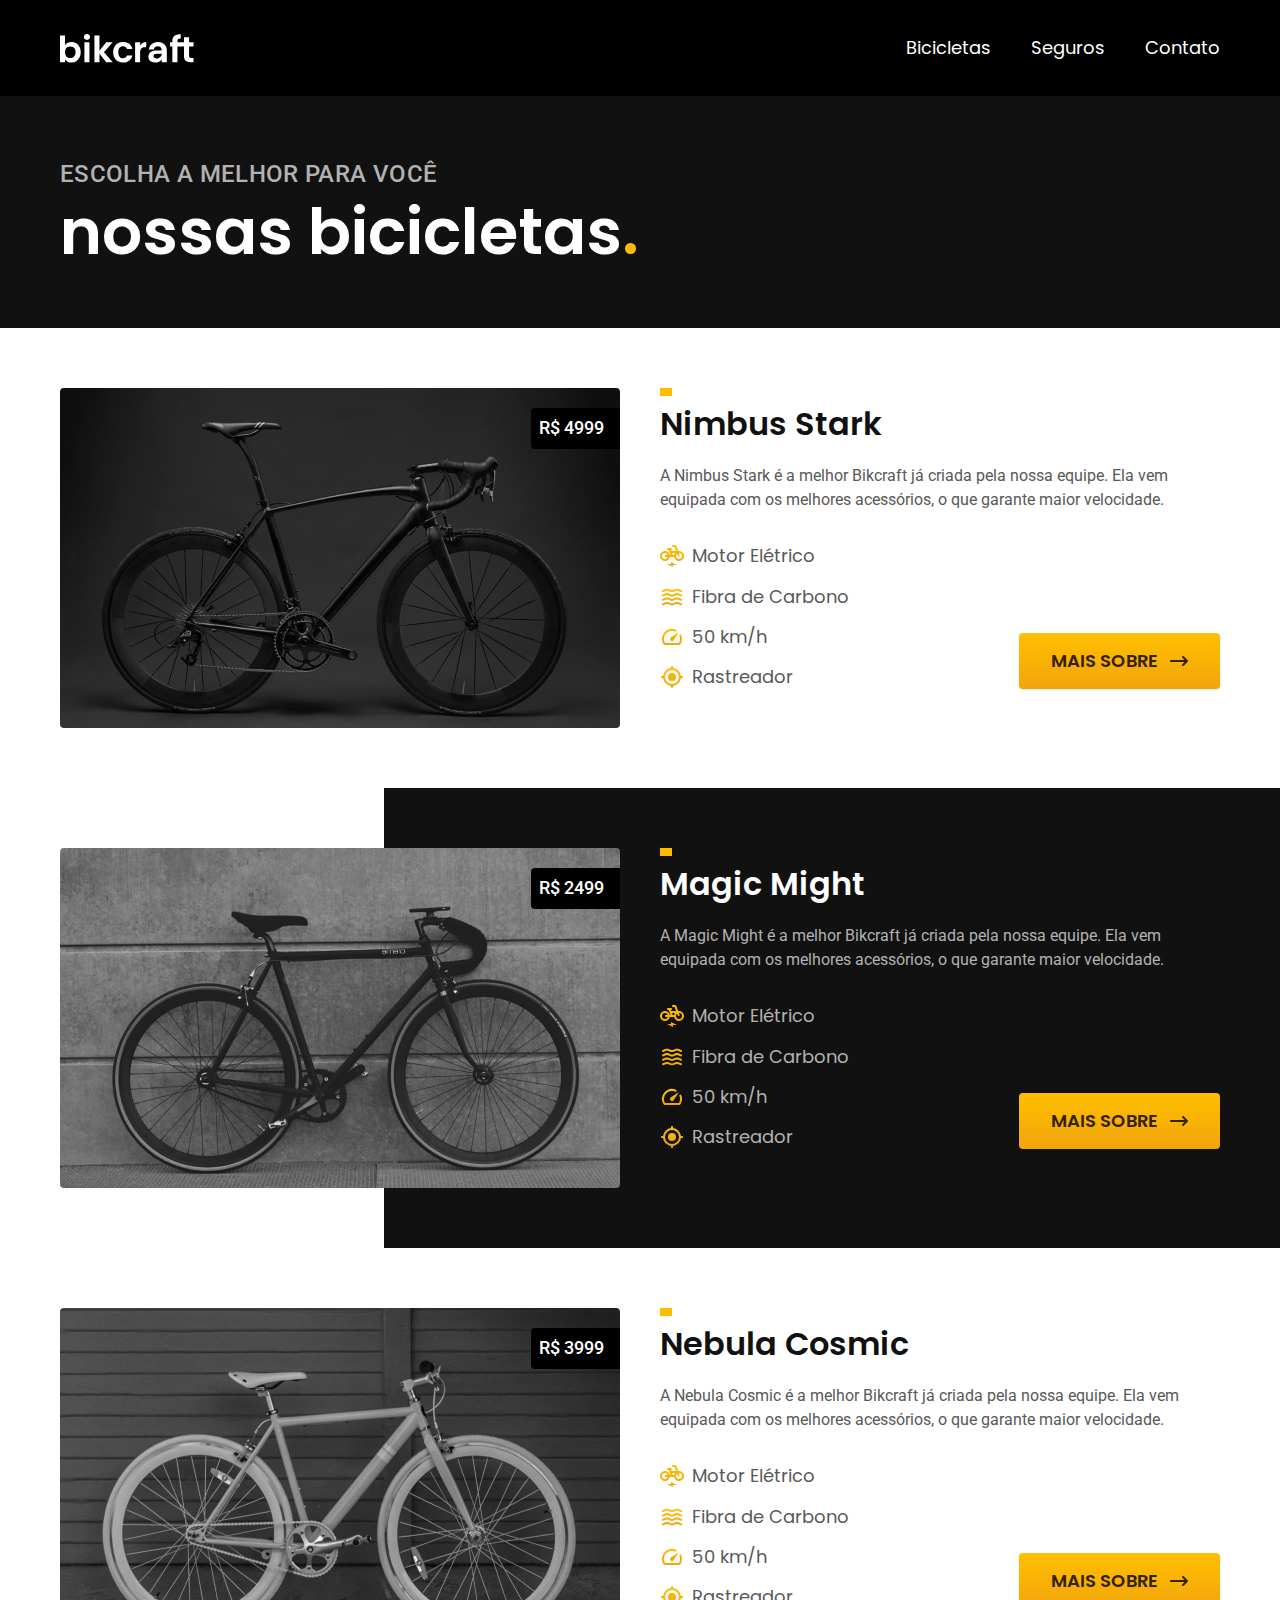
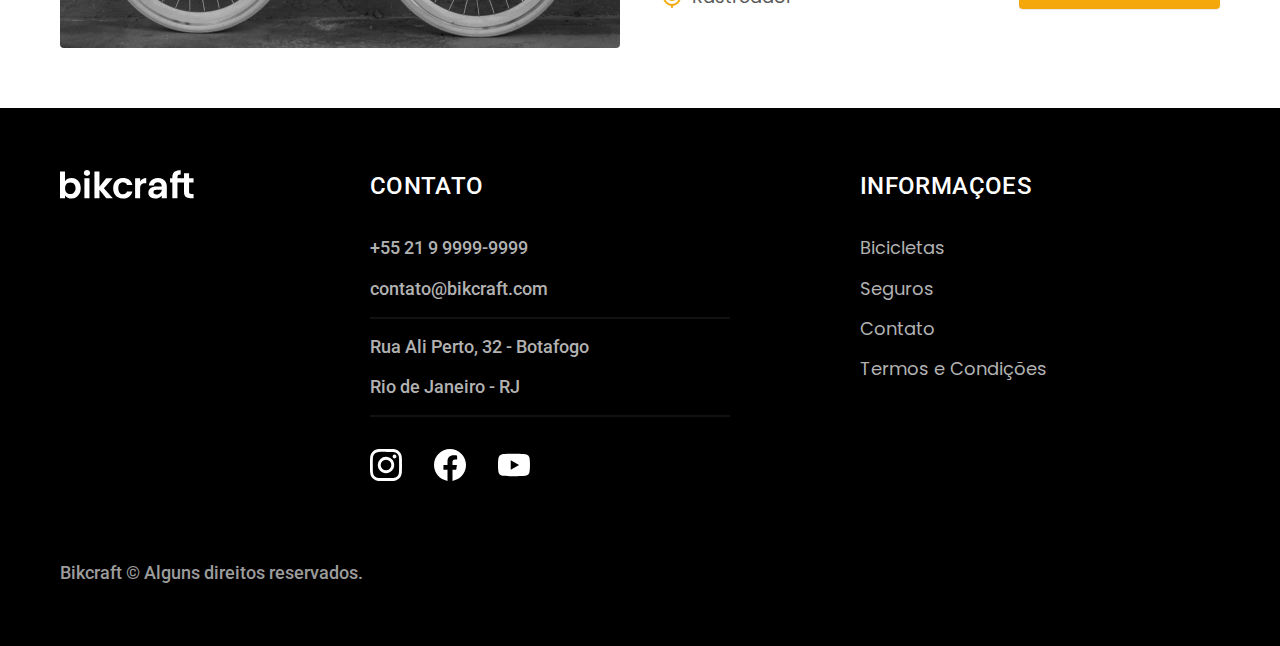
==== bicicletas.html @ eb39a119 ":sparkles: feat: Pagina das Bicicletas" ====
<!DOCTYPE html>
<html lang="pt-br">
	<head>
		<meta charset="UTF-8" />
		<meta name="viewport" content="width=device-width, initial-scale=1.0" />
		<title>Bicicletas | Bikcraft</title>
		<meta
			name="description"
			content="Bicicletas elétricas de alta precisão e qualidade, feitas sob medida para o cliente. Explore o mundo na sua velocidade com a Bikcraft."
		/>

		<link rel="stylesheet" href="./css/styles.css" />

		<link rel="preconnect" href="https://fonts.googleapis.com" />
		<link rel="preconnect" href="https://fonts.gstatic.com" crossorigin />
		<link
			href="https://fonts.googleapis.com/css2?family=Merriweather:ital,wght@1,900&family=Poppins:wght@400;600&family=Roboto:wght@400;500&display=swap"
			rel="stylesheet"
		/>
	</head>
	<body id="bicicletas">
		<header class="header-bg">
			<div class="header container">
				<a href="./">
					<img src="./img/bikcraft.svg" alt="Bikcraft" />
				</a>

				<nav aria-label="primaria">
					<ul class="header-menu font-1-m cor-0">
						<li><a href="./bicicletas.html">Bicicletas</a></li>
						<li><a href="./seguros.html">Seguros</a></li>
						<li><a href="./contato.html">Contato</a></li>
					</ul>
				</nav>
			</div>
		</header>

		<main>
			<div class="titulo-bg">
				<div class="titulo container">
					<p class="font-2-l-b cor-5">Escolha a melhor para você</p>
					<h1 class="font-1-xxl cor-0">
						nossas bicicletas<span class="cor-p1">.</span>
					</h1>
				</div>
			</div>

			<div class="bicicletas container">
				<div class="bicicletas-imagem">
					<img src="./img/bicicletas/nimbus.jpg" alt="Bicicleta preta" />
					<span class="font-2-m cor-0">R$ 4999</span>
				</div>
				<div class="bicicletas-conteudo">
					<h2 class="font-1-xl">Nimbus Stark</h2>
					<p class="font-2-s cor-8">
						A Nimbus Stark é a melhor Bikcraft já criada pela nossa equipe. Ela
						vem equipada com os melhores acessórios, o que garante maior
						velocidade.
					</p>
					<ul class="font-1-m cor-8">
						<li>
							<img src="./img/icones/eletrica.svg" alt="" />Motor Elétrico
						</li>
						<li>
							<img src="./img/icones/carbono.svg" alt="" />Fibra de Carbono
						</li>
						<li><img src="./img/icones/velocidade.svg" alt="" />50 km/h</li>
						<li><img src="./img/icones/rastreador.svg" alt="" />Rastreador</li>
					</ul>
					<a class="botao seta" href="./bicicletas/nimbus.html">Mais Sobre</a>
				</div>
			</div>

			<div class="bicicletas-bg">
				<div class="bicicletas container">
					<div class="bicicletas-imagem">
						<img src="./img/bicicletas/magic.jpg" alt="Bicicleta preta" />
						<span class="font-2-m cor-0">R$ 2499</span>
					</div>
					<div class="bicicletas-conteudo">
						<h2 class="font-1-xl cor-0">Magic Might</h2>
						<p class="font-2-s cor-5">
							A Magic Might é a melhor Bikcraft já criada pela nossa equipe. Ela
							vem equipada com os melhores acessórios, o que garante maior
							velocidade.
						</p>
						<ul class="font-1-m cor-5">
							<li>
								<img src="./img/icones/eletrica.svg" alt="" />Motor Elétrico
							</li>
							<li>
								<img src="./img/icones/carbono.svg" alt="" />Fibra de Carbono
							</li>
							<li><img src="./img/icones/velocidade.svg" alt="" />50 km/h</li>
							<li>
								<img src="./img/icones/rastreador.svg" alt="" />Rastreador
							</li>
						</ul>
						<a class="botao seta" href="./bicicletas/magic.html">Mais Sobre</a>
					</div>
				</div>
			</div>

			<div class="bicicletas container">
				<div class="bicicletas-imagem">
					<img src="./img/bicicletas/nebula.jpg" alt="Bicicleta preta" />
					<span class="font-2-m cor-0">R$ 3999</span>
				</div>
				<div class="bicicletas-conteudo">
					<h2 class="font-1-xl">Nebula Cosmic</h2>
					<p class="font-2-s cor-8">
						A Nebula Cosmic é a melhor Bikcraft já criada pela nossa equipe. Ela
						vem equipada com os melhores acessórios, o que garante maior
						velocidade.
					</p>
					<ul class="font-1-m cor-8">
						<li>
							<img src="./img/icones/eletrica.svg" alt="" />Motor Elétrico
						</li>
						<li>
							<img src="./img/icones/carbono.svg" alt="" />Fibra de Carbono
						</li>
						<li><img src="./img/icones/velocidade.svg" alt="" />50 km/h</li>
						<li><img src="./img/icones/rastreador.svg" alt="" />Rastreador</li>
					</ul>
					<a class="botao seta" href="./bicicletas/nebula.html">Mais Sobre</a>
				</div>
			</div>
		</main>

		<footer class="footer-bg">
			<div class="footer container">
				<img src="./img/bikcraft.svg" alt="Bikcraft" />
				<div class="footer-contato">
					<h3 class="font-2-l-b cor-0">Contato</h3>

					<ul class="font-2-m cor-5">
						<li><a href="tel:+552199999999">+55 21 9 9999-9999</a></li>
						<li>
							<a href="mailto:contato@bikcraft.com">contato@bikcraft.com</a>
						</li>
						<li>Rua Ali Perto, 32 - Botafogo</li>
						<li>Rio de Janeiro - RJ</li>
					</ul>

					<div class="footer-redes">
						<a href="./">
							<img src="./img/redes/instagram.svg" alt="Instagram" />
						</a>
						<a href="./">
							<img src="./img/redes/facebook.svg" alt="Facebook" />
						</a>
						<a href="./">
							<img src="./img/redes/youtube.svg" alt="Youtube" />
						</a>
					</div>
				</div>
				<div class="footer-informacoes">
					<h3 class="font-2-l-b cor-0">Informaçoes</h3>
					<nav>
						<ul class="font-1-m cor-5">
							<li><a href="./bicicletas.html">Bicicletas</a></li>
							<li><a href="./seguros.html">Seguros</a></li>
							<li><a href="./contato.html">Contato</a></li>
							<li><a href="./termos.html">Termos e Condições</a></li>
						</ul>
					</nav>
				</div>
				<p class="footer-copy font-2-m cor-6">
					Bikcraft © Alguns direitos reservados.
				</p>
			</div>
		</footer>
	</body>
</html>
---- css/styles.css ----
@import "./global/global.css";
@import "./utilidades/tipografia.css";
@import "./utilidades/cores.css";

@import "./global/header.css";
@import "./global/footer.css";

/* Utilidades */
@import "./utilidades/componentes.css";

/* Home */
@import "./home/introducao.css";
@import "./home/tecnologia.css";
@import "./home/parceiros.css";
@import "./home/depoimento.css";

/* Bicicletas */
@import "./bicicletas/bicicletas-lista.css";
@import "./bicicletas/bicicletas.css";

/* Seguros */
@import "./seguros/seguros.css";

/* Termos */
@import "./termos/termos.css";
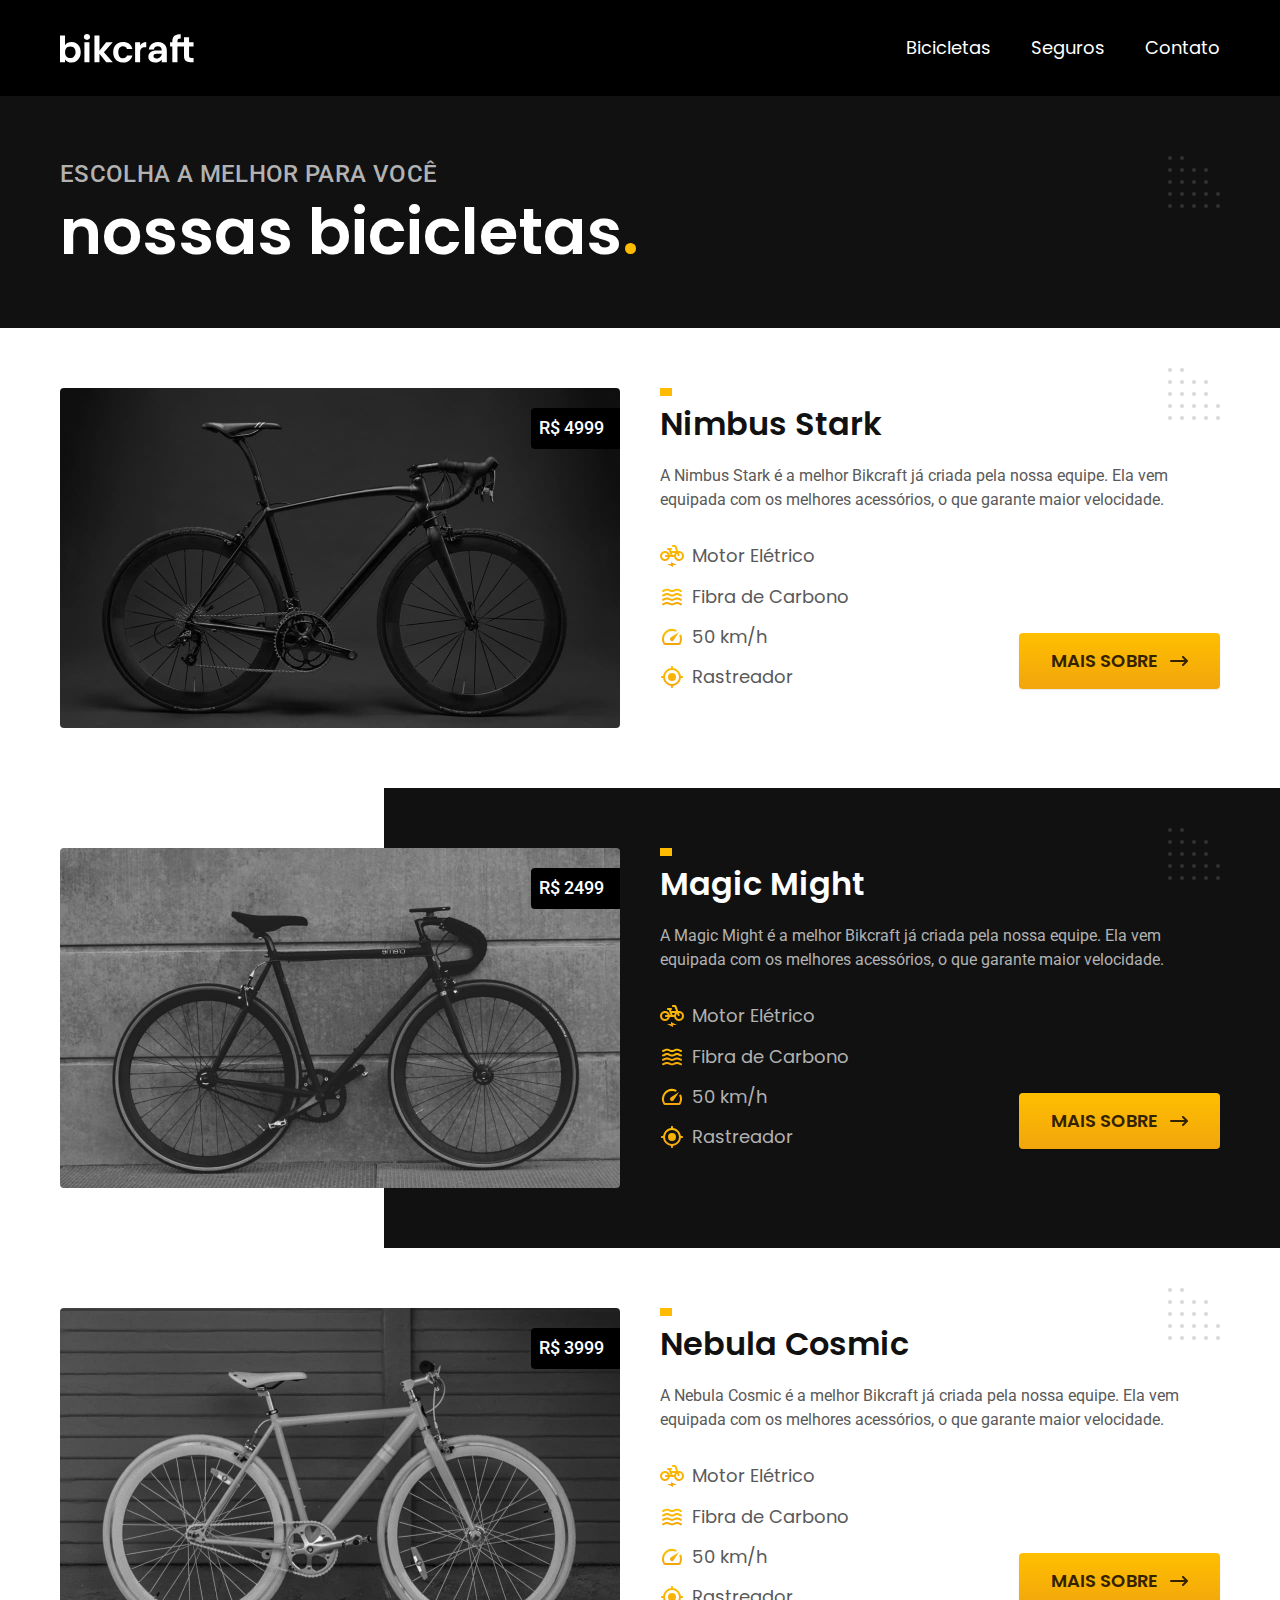
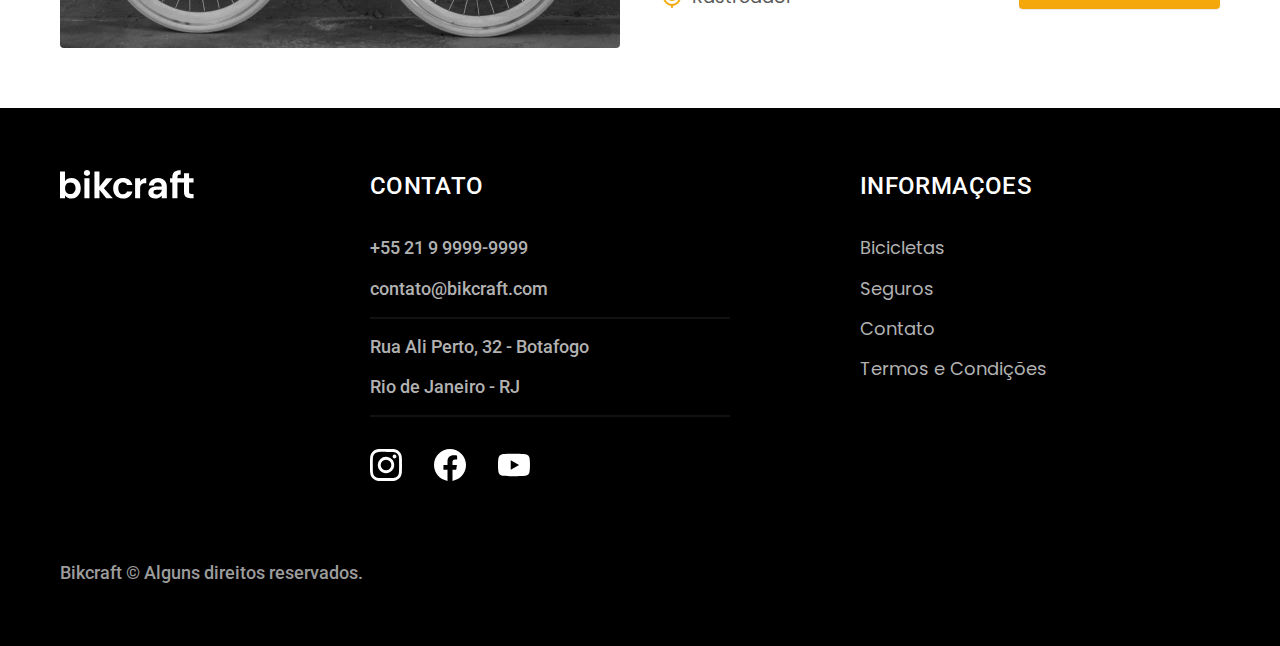
==== commit 8d5e954b: ":zap: perf: Otimizado as imagens da pagina inicial." ====
--- a/bicicletas.html
+++ b/bicicletas.html
@@ -9,6 +9,7 @@
 			content="Bicicletas elétricas de alta precisão e qualidade, feitas sob medida para o cliente. Explore o mundo na sua velocidade com a Bikcraft."
 		/>
 
+		<link rel="preload" href="./css/styles.css" as="style">
 		<link rel="stylesheet" href="./css/styles.css" />
 
 		<link rel="preconnect" href="https://fonts.googleapis.com" />
--- a/css/styles.css
+++ b/css/styles.css
@@ -7,6 +7,7 @@
 
 /* Utilidades */
 @import "./utilidades/componentes.css";
+@import "./utilidades/formulario.css";
 
 /* Home */
 @import "./home/introducao.css";
@@ -18,8 +19,22 @@
 @import "./bicicletas/bicicletas-lista.css";
 @import "./bicicletas/bicicletas.css";
 
+/* Bicicleta */
+@import "./bicicleta/bicicleta.css";
+@import "./bicicleta/seguro.css";
+
 /* Seguros */
 @import "./seguros/seguros.css";
+@import "./seguros/vantagens.css";
+@import "./seguros/perguntas.css";
+
+/* Contato */
+@import "./contato/contato.css";
+@import "./contato/lojas.css";
+
+/* Orçamento */
+@import "./orcamento/orcamento.css";
+
 
 /* Termos */
 @import "./termos/termos.css";--- a/css/styles.css
+++ b/css/styles.css
@@ -7,6 +7,7 @@
 
 /* Utilidades */
 @import "./utilidades/componentes.css";
+@import "./utilidades/formulario.css";
 
 /* Home */
 @import "./home/introducao.css";
@@ -18,8 +19,22 @@
 @import "./bicicletas/bicicletas-lista.css";
 @import "./bicicletas/bicicletas.css";
 
+/* Bicicleta */
+@import "./bicicleta/bicicleta.css";
+@import "./bicicleta/seguro.css";
+
 /* Seguros */
 @import "./seguros/seguros.css";
+@import "./seguros/vantagens.css";
+@import "./seguros/perguntas.css";
+
+/* Contato */
+@import "./contato/contato.css";
+@import "./contato/lojas.css";
+
+/* Orçamento */
+@import "./orcamento/orcamento.css";
+
 
 /* Termos */
 @import "./termos/termos.css";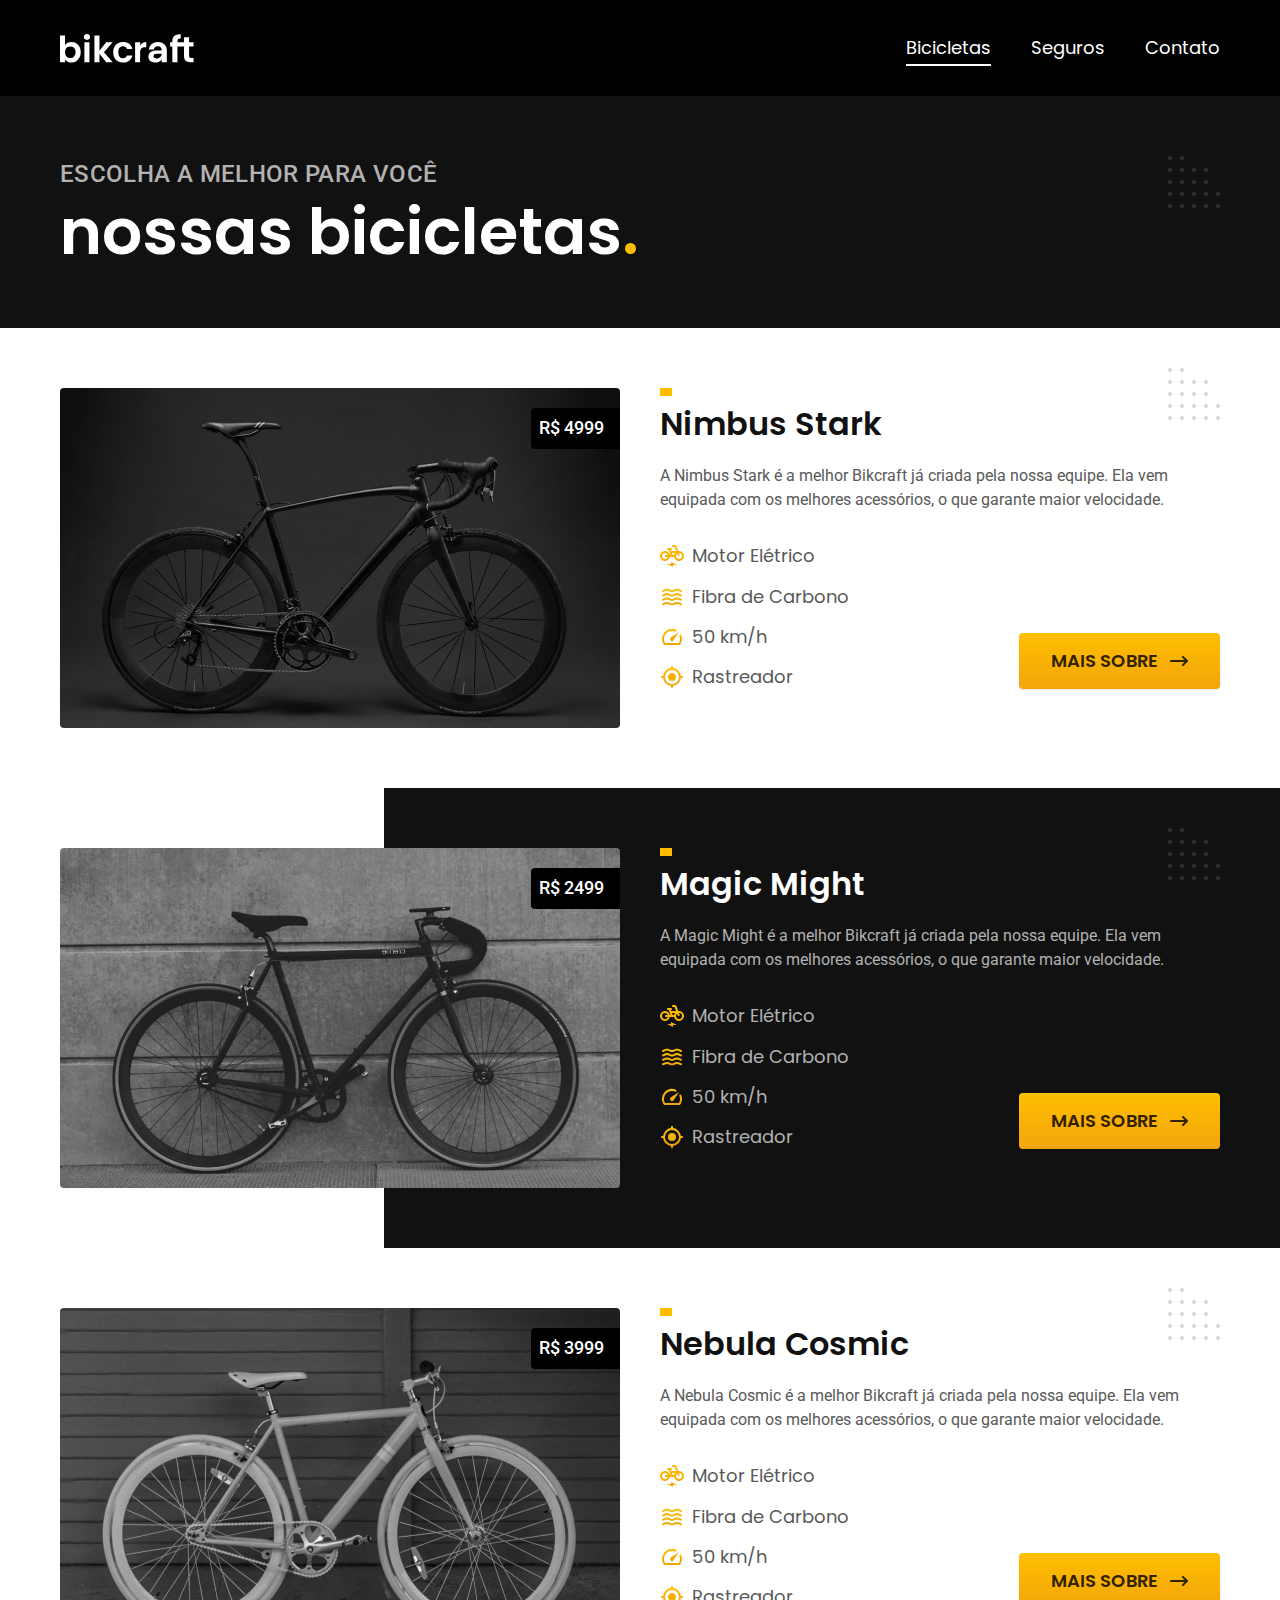
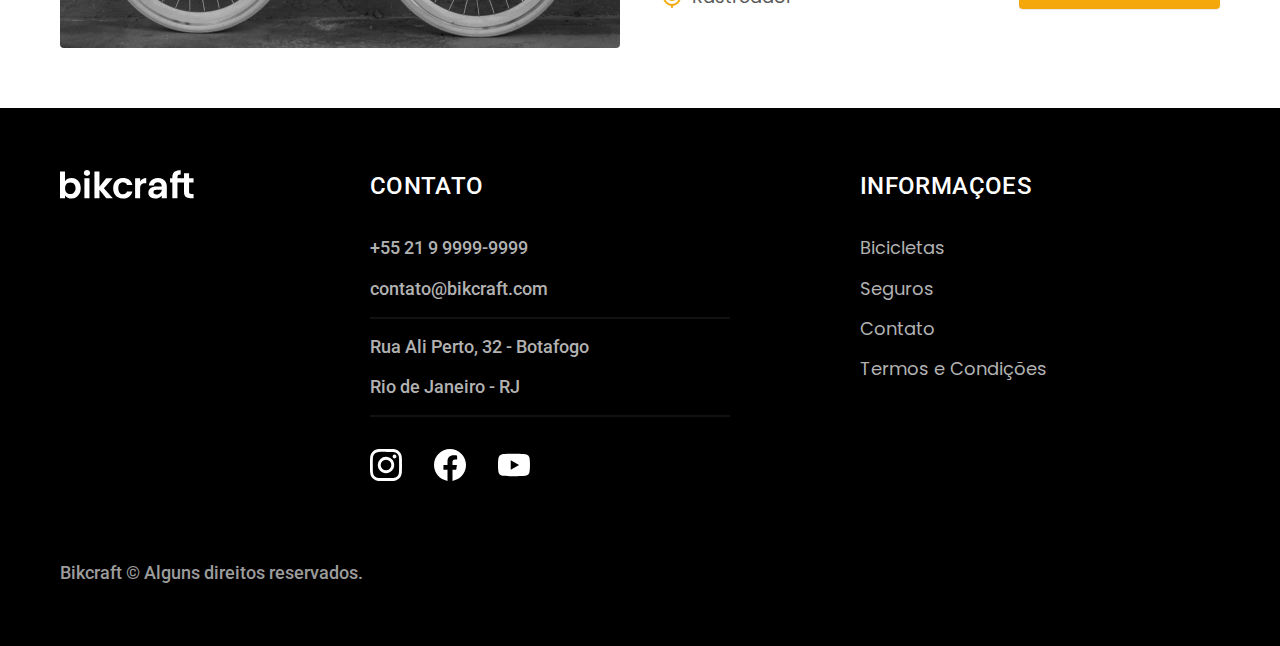
==== commit 1fdb104a: ":sparkles: feat: Adicionado um menu ativo." ====
--- a/bicicletas.html
+++ b/bicicletas.html
@@ -23,7 +23,7 @@
 		<header class="header-bg">
 			<div class="header container">
 				<a href="./">
-					<img src="./img/bikcraft.svg" alt="Bikcraft" />
+					<img src="./img/bikcraft.svg" width="136" height="32" alt="Bikcraft" />
 				</a>
 
 				<nav aria-label="primaria">
@@ -60,13 +60,13 @@
 					</p>
 					<ul class="font-1-m cor-8">
 						<li>
-							<img src="./img/icones/eletrica.svg" alt="" />Motor Elétrico
+							<img src="./img/icones/eletrica.svg" width="32" height="32" alt="" />Motor Elétrico
 						</li>
 						<li>
-							<img src="./img/icones/carbono.svg" alt="" />Fibra de Carbono
+							<img src="./img/icones/carbono.svg" width="32" height="32" alt="" />Fibra de Carbono
 						</li>
-						<li><img src="./img/icones/velocidade.svg" alt="" />50 km/h</li>
-						<li><img src="./img/icones/rastreador.svg" alt="" />Rastreador</li>
+						<li><img src="./img/icones/velocidade.svg" width="32" height="32" alt="" />50 km/h</li>
+						<li><img src="./img/icones/rastreador.svg" width="32" height="32" alt="" />Rastreador</li>
 					</ul>
 					<a class="botao seta" href="./bicicletas/nimbus.html">Mais Sobre</a>
 				</div>
@@ -75,7 +75,7 @@
 			<div class="bicicletas-bg">
 				<div class="bicicletas container">
 					<div class="bicicletas-imagem">
-						<img src="./img/bicicletas/magic.jpg" alt="Bicicleta preta" />
+						<img src="./img/bicicletas/magic.jpg" width="1120" height="680" alt="Bicicleta preta" />
 						<span class="font-2-m cor-0">R$ 2499</span>
 					</div>
 					<div class="bicicletas-conteudo">
@@ -87,14 +87,14 @@
 						</p>
 						<ul class="font-1-m cor-5">
 							<li>
-								<img src="./img/icones/eletrica.svg" alt="" />Motor Elétrico
+								<img src="./img/icones/eletrica.svg" width="32" height="32" alt="" />Motor Elétrico
 							</li>
 							<li>
-								<img src="./img/icones/carbono.svg" alt="" />Fibra de Carbono
+								<img src="./img/icones/carbono.svg" width="32" height="32" alt="" />Fibra de Carbono
 							</li>
-							<li><img src="./img/icones/velocidade.svg" alt="" />50 km/h</li>
+							<li><img src="./img/icones/velocidade.svg" width="32" height="32" alt="" />50 km/h</li>
 							<li>
-								<img src="./img/icones/rastreador.svg" alt="" />Rastreador
+								<img src="./img/icones/rastreador.svg" width="32" height="32" alt="" />Rastreador
 							</li>
 						</ul>
 						<a class="botao seta" href="./bicicletas/magic.html">Mais Sobre</a>
@@ -104,7 +104,7 @@
 
 			<div class="bicicletas container">
 				<div class="bicicletas-imagem">
-					<img src="./img/bicicletas/nebula.jpg" alt="Bicicleta preta" />
+					<img src="./img/bicicletas/nebula.jpg" width="1120" height="680" alt="Bicicleta preta" />
 					<span class="font-2-m cor-0">R$ 3999</span>
 				</div>
 				<div class="bicicletas-conteudo">
@@ -116,13 +116,13 @@
 					</p>
 					<ul class="font-1-m cor-8">
 						<li>
-							<img src="./img/icones/eletrica.svg" alt="" />Motor Elétrico
+							<img src="./img/icones/eletrica.svg" width="32" height="32" alt="" />Motor Elétrico
 						</li>
 						<li>
-							<img src="./img/icones/carbono.svg" alt="" />Fibra de Carbono
+							<img src="./img/icones/carbono.svg" width="32" height="32" alt="" />Fibra de Carbono
 						</li>
-						<li><img src="./img/icones/velocidade.svg" alt="" />50 km/h</li>
-						<li><img src="./img/icones/rastreador.svg" alt="" />Rastreador</li>
+						<li><img src="./img/icones/velocidade.svg" width="32" height="32" alt="" />50 km/h</li>
+						<li><img src="./img/icones/rastreador.svg" width="32" height="32" alt="" />Rastreador</li>
 					</ul>
 					<a class="botao seta" href="./bicicletas/nebula.html">Mais Sobre</a>
 				</div>
@@ -131,7 +131,7 @@
 
 		<footer class="footer-bg">
 			<div class="footer container">
-				<img src="./img/bikcraft.svg" alt="Bikcraft" />
+				<img src="./img/bikcraft.svg" width="136" height="32" alt="Bikcraft" />
 				<div class="footer-contato">
 					<h3 class="font-2-l-b cor-0">Contato</h3>
 
@@ -146,13 +146,13 @@
 
 					<div class="footer-redes">
 						<a href="./">
-							<img src="./img/redes/instagram.svg" alt="Instagram" />
+							<img src="./img/redes/instagram.svg" width="32" height="32" alt="Instagram" />
 						</a>
 						<a href="./">
-							<img src="./img/redes/facebook.svg" alt="Facebook" />
+							<img src="./img/redes/facebook.svg" width="32" height="32" alt="Facebook" />
 						</a>
 						<a href="./">
-							<img src="./img/redes/youtube.svg" alt="Youtube" />
+							<img src="./img/redes/youtube.svg" width="32" height="32" alt="Youtube" />
 						</a>
 					</div>
 				</div>
@@ -172,5 +172,6 @@
 				</p>
 			</div>
 		</footer>
+			<script src="./js/scripts.js"></script>
 	</body>
 </html>
